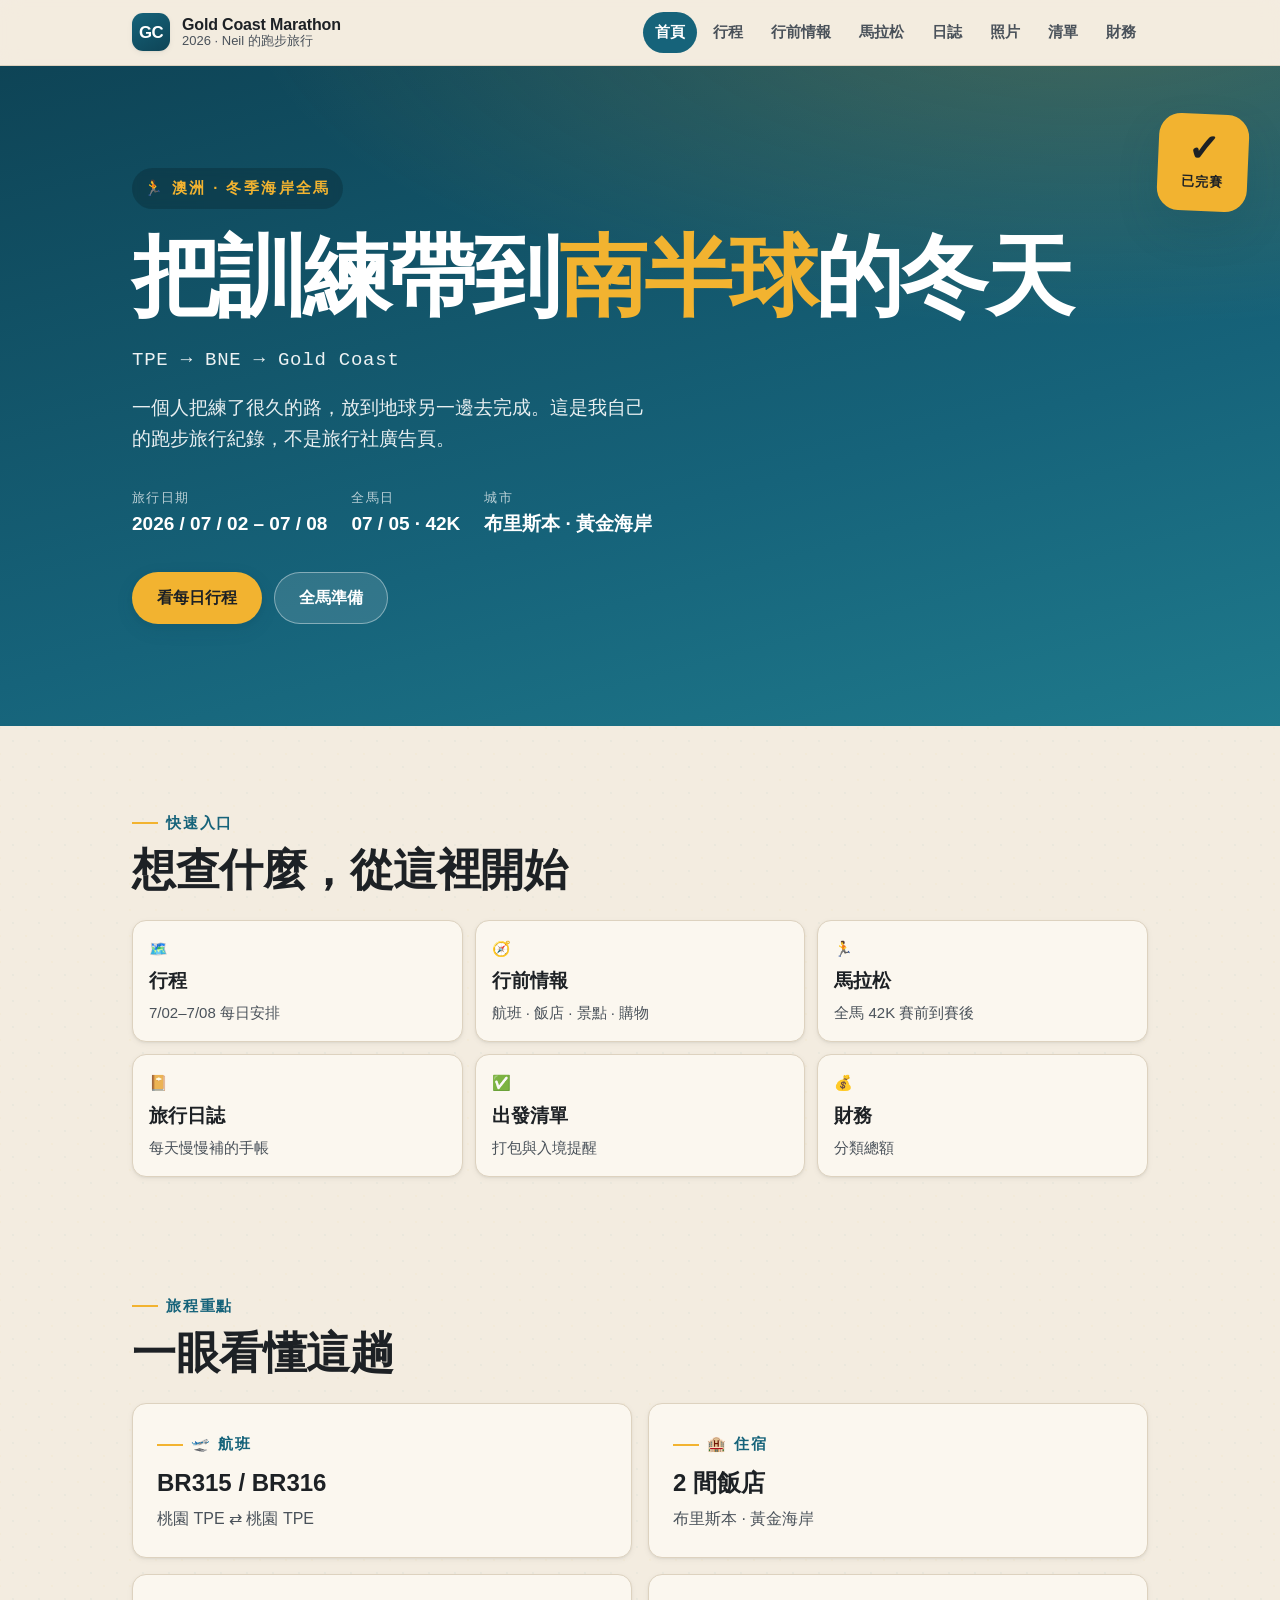
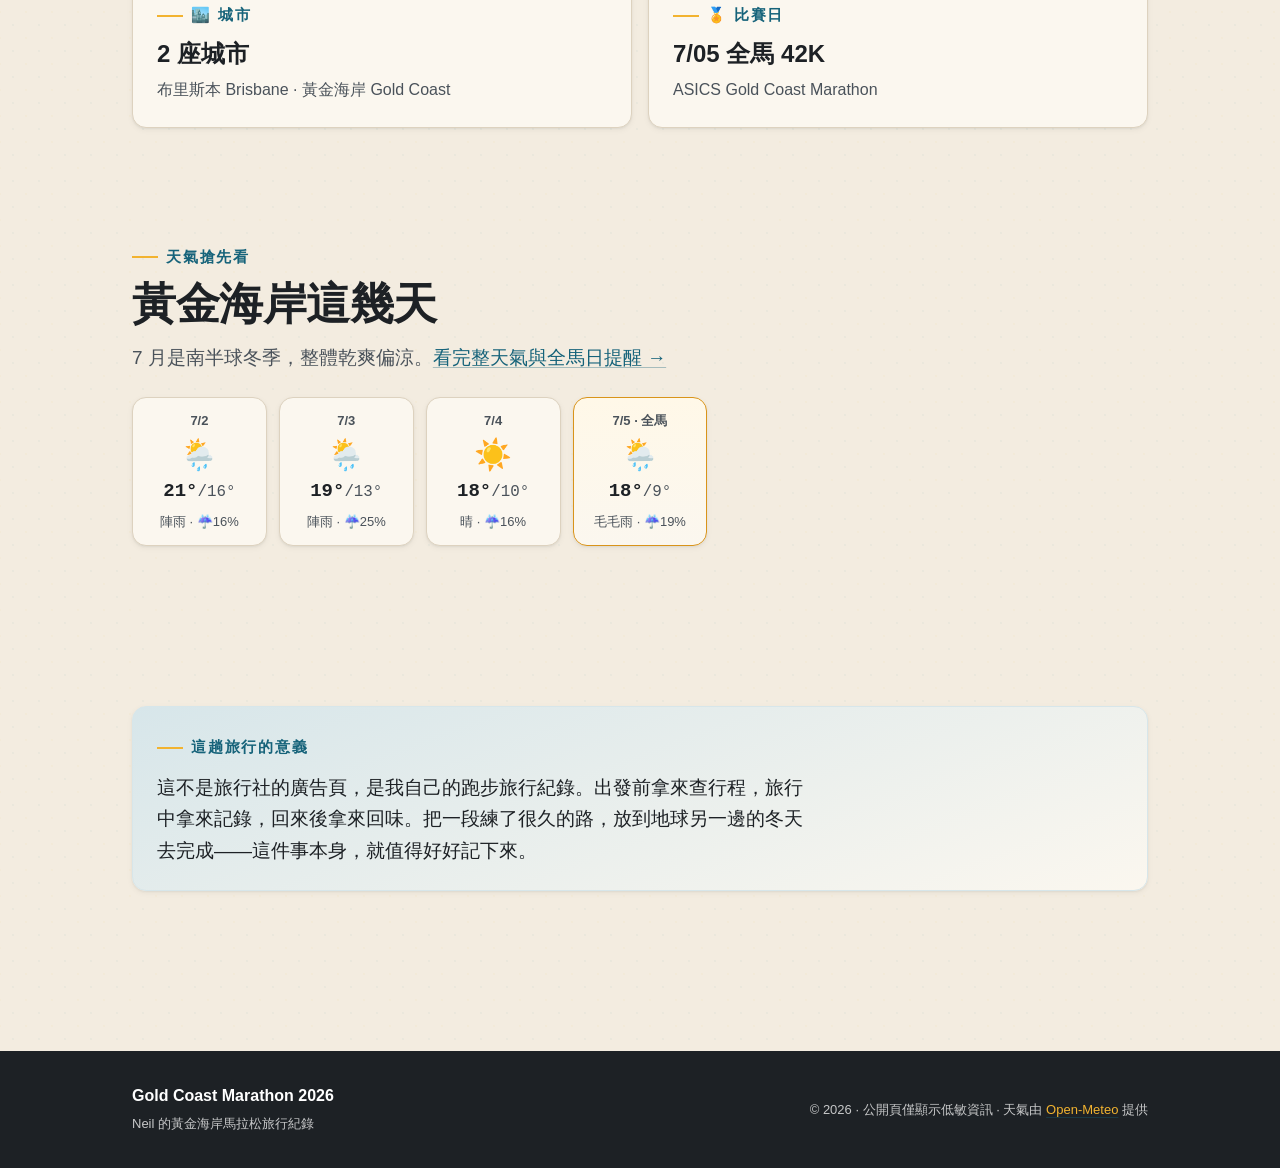
==== index.html @ b575a9ee "feat: 照片/財務改手機直接維護（照片上傳 GitHub 分類夾即時讀、財務改 budget.csv）" ====
<!DOCTYPE html>
<html lang="zh-Hant">
<head>
  <meta charset="UTF-8" />
  <meta name="viewport" content="width=device-width, initial-scale=1" />
  <title>Gold Coast Marathon 2026 · Neil 的黃金海岸馬拉松旅行</title>
  <meta name="description" content="Neil 2026 澳洲黃金海岸馬拉松旅行紀錄：7/02–7/08 行程、行前情報、全馬 42K、旅行日誌與照片。" />
  <meta name="color-scheme" content="light" />
  <link rel="stylesheet" href="assets/styles.css?v=20260628b" />
</head>
<body>
  <a class="skip-link" href="#main">跳至主要內容</a>
  <noscript><span class="noscript-note">部分動態內容（天氣、卡片）需要開啟 JavaScript；導覽與基本資訊仍可使用。</span></noscript>

  <header class="site-header">
    <div class="wrap nav">
      <a class="brand" href="index.html">
        <span class="brand__mark">GC</span>
        <span class="brand__text"><strong>Gold Coast Marathon</strong><span>2026 · Neil 的跑步旅行</span></span>
      </a>
      <button class="nav-toggle" aria-controls="nav-links" aria-expanded="false">☰ 選單</button>
      <ul class="nav-links" id="nav-links">
        <li><a href="index.html">首頁</a></li>
        <li><a href="itinerary.html">行程</a></li>
        <li><a href="intel.html">行前情報</a></li>
        <li><a href="race.html">馬拉松</a></li>
        <li><a href="journal.html">日誌</a></li>
        <li><a href="gallery.html">照片</a></li>
        <li><a href="checklist.html">清單</a></li>
        <li><a href="budget.html">財務</a></li>
      </ul>
    </div>
  </header>

  <main id="main">
    <!-- Hero -->
    <section class="hero">
      <div class="countdown" data-countdown hidden><strong>—</strong><span>天後 全馬</span></div>
      <div class="wrap hero__inner">
        <span class="hero__kicker">🏃 澳洲 · 冬季海岸全馬</span>
        <h1 class="hero__title">把訓練帶到<em>南半球</em>的冬天</h1>
        <p class="hero__route">TPE → BNE → Gold Coast</p>
        <p class="hero__tagline">一個人把練了很久的路，放到地球另一邊去完成。這是我自己的跑步旅行紀錄，不是旅行社廣告頁。</p>
        <dl class="hero__meta">
          <div class="hero__meta-item"><dt>旅行日期</dt><dd>2026 / 07 / 02 – 07 / 08</dd></div>
          <div class="hero__meta-item"><dt>全馬日</dt><dd>07 / 05 · 42K</dd></div>
          <div class="hero__meta-item"><dt>城市</dt><dd>布里斯本 · 黃金海岸</dd></div>
        </dl>
        <div style="margin-top:var(--space-6);display:flex;gap:var(--space-3);flex-wrap:wrap">
          <a class="btn btn--primary" href="itinerary.html">看每日行程</a>
          <a class="btn btn--ghost" href="race.html">全馬準備</a>
        </div>
      </div>
    </section>

    <!-- Quick links -->
    <section class="section wrap">
      <span class="eyebrow">快速入口</span>
      <h2 class="section-title">想查什麼，從這裡開始</h2>
      <div style="margin-top:var(--space-5)" data-render="quicklinks"></div>
    </section>

    <!-- Highlights -->
    <section class="section--tight wrap">
      <span class="eyebrow">旅程重點</span>
      <h2 class="section-title">一眼看懂這趟</h2>
      <div style="margin-top:var(--space-5)" data-render="highlights"></div>
    </section>

    <!-- Weather peek -->
    <section class="section wrap">
      <span class="eyebrow">天氣搶先看</span>
      <h2 class="section-title">黃金海岸這幾天</h2>
      <p class="section-lead">7 月是南半球冬季，整體乾爽偏涼。<a href="intel.html#weather">看完整天氣與全馬日提醒 →</a></p>
      <div style="margin-top:var(--space-5)" data-render="weather" data-loc="gold-coast"></div>
    </section>

    <!-- Meaning -->
    <section class="section wrap">
      <div class="card" style="background:linear-gradient(160deg,var(--ocean-soft),var(--paper));border-color:var(--ocean-soft)">
        <span class="eyebrow">這趟旅行的意義</span>
        <p style="font-size:var(--text-lg);margin-top:var(--space-3);max-width:62ch">這不是旅行社的廣告頁，是我自己的跑步旅行紀錄。出發前拿來查行程，旅行中拿來記錄，回來後拿來回味。把一段練了很久的路，放到地球另一邊的冬天去完成——這件事本身，就值得好好記下來。</p>
      </div>
    </section>
  </main>

  <footer class="site-footer">
    <div class="wrap site-footer__inner">
      <div><strong style="color:#fff">Gold Coast Marathon 2026</strong><br><small>Neil 的黃金海岸馬拉松旅行紀錄</small></div>
      <small>© <span data-year>2026</span> · 公開頁僅顯示低敏資訊 · 天氣由 <a href="https://open-meteo.com/" target="_blank" rel="noopener">Open-Meteo</a> 提供</small>
    </div>
  </footer>

  <script src="assets/data.js?v=20260628b"></script>
  <script src="assets/app.js?v=20260628b" defer></script>
</body>
</html>
---- assets/styles.css ----
/* =================================================================
   Gold Coast Marathon 2026 — 海岸馬拉松旅行手帳
   視覺系統：沙米底 × 海岸藍 × 日光黃 × 跑道黑
   手機優先、系統字體、無 build step
   ================================================================= */

/* ---------------------------------------------------------------- Tokens */
:root {
  /* 色彩：海岸藍 / 沙灘米 / 日光黃 / 深跑道黑 / 乾淨白 */
  --sand:        #f3ece0;   /* 沙灘米 — 頁面底 */
  --sand-deep:   #e7dcc8;   /* 深一點的沙，分隔用 */
  --paper:       #fbf7ef;   /* 手帳紙白 — 卡片底 */
  --white:       #ffffff;
  --ocean:       #16637a;   /* 海岸藍 — 主色 */
  --ocean-deep:  #0e4456;   /* 深海藍 — hover / 強調 */
  --ocean-soft:  #d7e6ea;   /* 淡海藍 — 區塊底 */
  --sun:         #f2b330;   /* 日光黃 — 強調 / 全馬日 */
  --sun-deep:    #d9941a;
  --track:       #1d2125;   /* 跑道黑 — 文字 */
  --track-soft:  #4a525a;   /* 次要文字 */
  --line:        #ddd2bf;   /* 邊線 */
  --good:        #2f8f6b;
  --warn:        #c4622d;

  /* 字級：手機內文最少 16px */
  --text-xs:   0.8125rem;
  --text-sm:   0.9375rem;
  --text-base: 1rem;        /* 16px */
  --text-lg:   1.1875rem;
  --text-xl:   1.5rem;
  --text-2xl:  clamp(1.75rem, 1.2rem + 2.6vw, 2.75rem);
  --text-hero: clamp(2.5rem, 1.2rem + 6.4vw, 5.5rem);

  /* 間距節奏 */
  --space-1: 0.25rem;
  --space-2: 0.5rem;
  --space-3: 0.75rem;
  --space-4: 1rem;
  --space-5: 1.5rem;
  --space-6: 2rem;
  --space-8: 3rem;
  --space-section: clamp(2.5rem, 1.5rem + 5vw, 5rem);

  --radius:    14px;
  --radius-lg: 22px;
  --radius-sm: 8px;

  --shadow-sm: 0 1px 2px rgba(29,33,37,0.06), 0 2px 6px rgba(29,33,37,0.05);
  --shadow-md: 0 6px 18px rgba(14,68,86,0.10), 0 2px 6px rgba(29,33,37,0.06);
  --shadow-lg: 0 18px 40px rgba(14,68,86,0.16);

  --font: -apple-system, BlinkMacSystemFont, "Segoe UI", "PingFang TC",
          "Noto Sans TC", "Microsoft JhengHei", Roboto, Helvetica, Arial, sans-serif;
  --font-num: "SF Mono", ui-monospace, "Roboto Mono", Menlo, Consolas, monospace;

  --maxw: 1080px;
  --dur: 200ms;
  --ease: cubic-bezier(0.16, 1, 0.3, 1);
}

/* ---------------------------------------------------------------- Reset */
*, *::before, *::after { box-sizing: border-box; }
* { margin: 0; }
html { -webkit-text-size-adjust: 100%; scroll-behavior: smooth; }

body {
  font-family: var(--font);
  font-size: var(--text-base);
  line-height: 1.65;
  color: var(--track);
  background-color: var(--sand);
  /* 細微紙感紋理，不喧賓奪主 */
  background-image:
    radial-gradient(rgba(22,99,122,0.035) 1px, transparent 1px),
    radial-gradient(rgba(242,179,48,0.04) 1px, transparent 1px);
  background-size: 26px 26px, 26px 26px;
  background-position: 0 0, 13px 13px;
  -webkit-font-smoothing: antialiased;
  text-rendering: optimizeLegibility;
  min-height: 100vh;
}

img { max-width: 100%; height: auto; display: block; }
a { color: var(--ocean); text-decoration-color: rgba(22,99,122,0.35); text-underline-offset: 3px; }
a:hover { color: var(--ocean-deep); }
h1, h2, h3, h4 { line-height: 1.18; font-weight: 750; letter-spacing: -0.01em; }
ul { padding-left: 1.15em; }

:focus-visible {
  outline: 3px solid var(--sun);
  outline-offset: 2px;
  border-radius: 4px;
}

.skip-link {
  position: absolute; left: -9999px; top: 0;
  background: var(--track); color: var(--white);
  padding: var(--space-3) var(--space-4); z-index: 100; border-radius: 0 0 var(--radius-sm) 0;
}
.skip-link:focus { left: 0; }

/* ---------------------------------------------------------------- Layout */
.wrap { width: 100%; max-width: var(--maxw); margin-inline: auto; padding-inline: clamp(1rem, 4vw, 2rem); }
.section { padding-block: var(--space-section); }
.section--tight { padding-block: var(--space-6); }
.stack > * + * { margin-top: var(--space-4); }

.eyebrow {
  display: inline-flex; align-items: center; gap: var(--space-2);
  font-size: var(--text-sm); font-weight: 700; letter-spacing: 0.12em;
  text-transform: uppercase; color: var(--ocean);
}
.eyebrow::before {
  content: ""; width: 26px; height: 2px; background: var(--sun); display: inline-block;
}
.section-title { font-size: var(--text-2xl); margin-top: var(--space-2); }
.section-lead { color: var(--track-soft); max-width: 56ch; margin-top: var(--space-3); font-size: var(--text-lg); }

/* ---------------------------------------------------------------- Header / Nav */
.site-header {
  position: sticky; top: 0; z-index: 50;
  background: rgba(243,236,224,0.86);
  backdrop-filter: saturate(140%) blur(10px);
  border-bottom: 1px solid var(--line);
}
.nav {
  display: flex; align-items: center; justify-content: space-between;
  gap: var(--space-4); padding-block: var(--space-3);
}
.brand { display: flex; align-items: center; gap: var(--space-3); text-decoration: none; color: var(--track); }
.brand__mark {
  width: 38px; height: 38px; border-radius: 11px; flex: none;
  background: linear-gradient(150deg, var(--ocean), var(--ocean-deep));
  color: var(--white); display: grid; place-items: center; font-weight: 800;
  box-shadow: var(--shadow-sm); font-size: 1.05rem; letter-spacing: -0.04em;
}
.brand__text { display: flex; flex-direction: column; line-height: 1.1; }
.brand__text strong { font-size: var(--text-base); letter-spacing: -0.01em; }
.brand__text span { font-size: var(--text-xs); color: var(--track-soft); }

.nav-toggle {
  display: inline-flex; align-items: center; gap: var(--space-2);
  background: var(--white); border: 1px solid var(--line); border-radius: 999px;
  padding: var(--space-2) var(--space-3); font: inherit; font-size: var(--text-sm);
  font-weight: 600; color: var(--track); cursor: pointer;
}
.nav-toggle:hover { border-color: var(--ocean); }

.nav-links { list-style: none; padding: 0; margin: 0; display: flex; gap: var(--space-1); flex-wrap: wrap; }
.nav-links a {
  display: block; text-decoration: none; color: var(--track-soft);
  padding: var(--space-2) var(--space-3); border-radius: 999px; font-size: var(--text-sm);
  font-weight: 600; transition: background var(--dur) var(--ease), color var(--dur) var(--ease);
}
.nav-links a:hover { background: var(--ocean-soft); color: var(--ocean-deep); }
.nav-links a[aria-current="page"] { background: var(--ocean); color: var(--white); }

@media (max-width: 860px) {
  .nav-links {
    position: absolute; left: 0; right: 0; top: 100%;
    flex-direction: column; gap: 0;
    background: var(--paper); border-bottom: 1px solid var(--line);
    padding: var(--space-3) clamp(1rem, 4vw, 2rem) var(--space-4);
    box-shadow: var(--shadow-md);
  }
  .nav-links a { padding: var(--space-3); border-radius: var(--radius-sm); }
  /* 預設展開（no-JS 仍可用）；JS 介入後才收合 */
  .js .nav-links { display: none; }
  .js .nav-links.is-open { display: flex; }
}
@media (min-width: 861px) {
  .nav-toggle { display: none; }
  .nav-links { display: flex !important; }
}

/* ---------------------------------------------------------------- Hero */
.hero {
  position: relative; overflow: hidden;
  background:
    radial-gradient(120% 90% at 85% -10%, rgba(242,179,48,0.22), transparent 55%),
    linear-gradient(165deg, var(--ocean-deep), var(--ocean) 62%, #1f7a8c);
  color: var(--white);
}
.hero__inner { position: relative; z-index: 2; padding-block: clamp(3rem, 8vw, 6.5rem); }
.hero__kicker {
  display: inline-flex; align-items: center; gap: var(--space-2);
  font-size: var(--text-sm); font-weight: 700; letter-spacing: 0.16em; text-transform: uppercase;
  color: var(--sun); background: rgba(0,0,0,0.18); padding: var(--space-2) var(--space-3);
  border-radius: 999px; backdrop-filter: blur(4px);
}
.hero__title {
  font-size: var(--text-hero); font-weight: 820; letter-spacing: -0.03em;
  margin-top: var(--space-4); text-wrap: balance;
}
.hero__title em { font-style: normal; color: var(--sun); }
.hero__route {
  margin-top: var(--space-4); font-family: var(--font-num); font-size: var(--text-lg);
  letter-spacing: 0.04em; color: rgba(255,255,255,0.92);
}
.hero__tagline { margin-top: var(--space-4); font-size: var(--text-lg); max-width: 50ch; color: rgba(255,255,255,0.9); }
.hero__meta { margin-top: var(--space-6); display: flex; flex-wrap: wrap; gap: var(--space-5); }
.hero__meta-item { display: flex; flex-direction: column; }
.hero__meta-item dt { font-size: var(--text-xs); letter-spacing: 0.1em; text-transform: uppercase; color: rgba(255,255,255,0.7); }
.hero__meta-item dd { font-size: var(--text-lg); font-weight: 700; margin: 0; }

/* 全馬倒數徽章 */
.countdown {
  position: absolute; right: clamp(1rem,4vw,2rem); top: clamp(1.5rem, 5vw, 3rem); z-index: 3;
  background: var(--sun); color: var(--track); border-radius: var(--radius-lg);
  padding: var(--space-4) var(--space-5); text-align: center; box-shadow: var(--shadow-lg);
  transform: rotate(2.5deg);
}
.countdown strong { display: block; font-size: 2.4rem; line-height: 1; font-weight: 850; }
.countdown span { font-size: var(--text-xs); font-weight: 700; letter-spacing: 0.08em; text-transform: uppercase; }
@media (max-width: 620px) {
  .countdown { position: static; transform: none; display: inline-block; margin-bottom: var(--space-4); }
}

/* ---------------------------------------------------------------- Buttons / quick links */
.btn {
  display: inline-flex; align-items: center; gap: var(--space-2);
  font: inherit; font-weight: 700; font-size: var(--text-base);
  padding: var(--space-3) var(--space-5); border-radius: 999px; cursor: pointer;
  text-decoration: none; border: 1.5px solid transparent; transition: transform var(--dur) var(--ease), box-shadow var(--dur) var(--ease), background var(--dur);
}
.btn--primary { background: var(--sun); color: var(--track); box-shadow: var(--shadow-md); }
.btn--primary:hover { transform: translateY(-2px); box-shadow: var(--shadow-lg); color: var(--track); }
.btn--ghost { background: rgba(255,255,255,0.12); color: var(--white); border-color: rgba(255,255,255,0.4); }
.btn--ghost:hover { background: rgba(255,255,255,0.2); color: var(--white); transform: translateY(-2px); }
.btn--outline { background: var(--white); color: var(--ocean); border-color: var(--line); }
.btn--outline:hover { border-color: var(--ocean); transform: translateY(-2px); }

.quick-grid {
  display: grid; gap: var(--space-3);
  grid-template-columns: repeat(2, 1fr);
}
@media (min-width: 720px) { .quick-grid { grid-template-columns: repeat(3, 1fr); } }
.quick-card {
  display: flex; flex-direction: column; gap: var(--space-1);
  background: var(--paper); border: 1px solid var(--line); border-radius: var(--radius);
  padding: var(--space-4); text-decoration: none; color: var(--track);
  box-shadow: var(--shadow-sm); transition: transform var(--dur) var(--ease), box-shadow var(--dur) var(--ease), border-color var(--dur);
  position: relative;
}
.quick-card:hover { transform: translateY(-3px); box-shadow: var(--shadow-md); border-color: var(--ocean); color: var(--track); }
.quick-card__icon { font-size: 1.5rem; }
.quick-card strong { font-size: var(--text-lg); }
.quick-card span { font-size: var(--text-sm); color: var(--track-soft); }

/* ---------------------------------------------------------------- Cards (generic) */
.card {
  background: var(--paper); border: 1px solid var(--line); border-radius: var(--radius);
  padding: var(--space-5); box-shadow: var(--shadow-sm);
}
.card-grid { display: grid; gap: var(--space-4); }
@media (min-width: 720px) { .card-grid--2 { grid-template-columns: repeat(2, 1fr); } }
@media (min-width: 860px) { .card-grid--3 { grid-template-columns: repeat(3, 1fr); } }

.chip {
  display: inline-flex; align-items: center; gap: var(--space-1);
  font-size: var(--text-xs); font-weight: 700; letter-spacing: 0.04em;
  padding: 0.2rem 0.6rem; border-radius: 999px;
  background: var(--ocean-soft); color: var(--ocean-deep);
}
.chip--sun { background: rgba(242,179,48,0.22); color: var(--sun-deep); }
.chip--track { background: var(--track); color: var(--white); }

.tag-list { list-style: none; padding: 0; display: flex; flex-wrap: wrap; gap: var(--space-2); }
.tag-list li {
  font-size: var(--text-sm); background: var(--white); border: 1px solid var(--line);
  border-radius: 999px; padding: var(--space-1) var(--space-3); color: var(--track-soft);
}

/* ---------------------------------------------------------------- Timeline (行程) */
.timeline { position: relative; list-style: none; padding: 0; }
.timeline::before {
  content: ""; position: absolute; left: 13px; top: 8px; bottom: 8px; width: 2px;
  background: linear-gradient(var(--ocean), var(--sand-deep)); border-radius: 2px;
}
@media (min-width: 720px) { .timeline::before { left: 110px; } }

.day { position: relative; padding-left: 42px; padding-block: var(--space-3); }
@media (min-width: 720px) { .day { padding-left: 140px; } }
.day::before {
  content: ""; position: absolute; left: 6px; top: 26px; width: 16px; height: 16px;
  border-radius: 50%; background: var(--paper); border: 3px solid var(--ocean); z-index: 1;
}
.day--highlight::before { border-color: var(--sun-deep); background: var(--sun); width: 20px; height: 20px; left: 4px; }
@media (min-width: 720px) { .day::before { left: 103px; } .day--highlight::before { left: 101px; } }

.day__date {
  font-family: var(--font-num); font-weight: 700; color: var(--ocean-deep); font-size: var(--text-sm);
}
@media (min-width: 720px) {
  .day__date { position: absolute; left: 0; top: 28px; width: 92px; text-align: right; }
}
.day__card {
  background: var(--paper); border: 1px solid var(--line); border-radius: var(--radius);
  padding: var(--space-4) var(--space-5); box-shadow: var(--shadow-sm);
  transition: box-shadow var(--dur) var(--ease), transform var(--dur) var(--ease);
}
.day__card:hover { box-shadow: var(--shadow-md); transform: translateY(-2px); }
.day--highlight .day__card {
  border-color: var(--sun-deep); background: linear-gradient(180deg, #fff8e8, var(--paper));
  box-shadow: 0 8px 24px rgba(217,148,26,0.18);
}
.day__head { display: flex; align-items: baseline; justify-content: space-between; gap: var(--space-3); flex-wrap: wrap; }
.day__city { font-size: var(--text-lg); font-weight: 750; }
.day__summary { color: var(--track-soft); margin-top: var(--space-1); }
.day__body { margin-top: var(--space-3); display: grid; gap: var(--space-3); }
.day__acts { list-style: none; padding: 0; display: flex; flex-wrap: wrap; gap: var(--space-2); }
.day__acts li {
  font-size: var(--text-sm); background: var(--ocean-soft); color: var(--ocean-deep);
  border-radius: var(--radius-sm); padding: var(--space-1) var(--space-3);
}
.day--highlight .day__acts li:first-child { background: var(--sun); color: var(--track); font-weight: 700; }
.day__meta { display: flex; flex-wrap: wrap; gap: var(--space-4); font-size: var(--text-sm); color: var(--track-soft); }
.day__meta b { color: var(--track); font-weight: 700; }
.day__notes {
  font-size: var(--text-sm); color: var(--track-soft); border-left: 3px solid var(--sun);
  padding-left: var(--space-3); background: rgba(242,179,48,0.06); border-radius: 0 var(--radius-sm) var(--radius-sm) 0;
  padding-block: var(--space-2);
}

/* ---------------------------------------------------------------- Detail list / data rows */
.kv { display: grid; gap: var(--space-2); }
.kv__row { display: flex; justify-content: space-between; gap: var(--space-3); padding-block: var(--space-2); border-bottom: 1px dashed var(--line); }
.kv__row:last-child { border-bottom: none; }
.kv__row dt { color: var(--track-soft); font-size: var(--text-sm); }
.kv__row dd { margin: 0; font-weight: 650; font-family: var(--font-num); }
.kv__row dd.empty { color: var(--track-soft); font-style: italic; font-weight: 400; }

.link-row { display: flex; flex-wrap: wrap; gap: var(--space-2); }
.link-row a {
  font-size: var(--text-sm); font-weight: 600; text-decoration: none;
  background: var(--white); border: 1px solid var(--line); border-radius: 999px;
  padding: var(--space-2) var(--space-3); color: var(--ocean); transition: border-color var(--dur), transform var(--dur) var(--ease);
}
.link-row a:hover { border-color: var(--ocean); transform: translateY(-1px); }
.link-row a::after { content: " ↗"; color: var(--track-soft); }

.note-list { display: grid; gap: var(--space-2); margin: 0; padding-left: 1.15em; }
.note-list li { color: var(--track-soft); }

.private-note {
  font-size: var(--text-sm); color: var(--track-soft);
  background: rgba(196,98,45,0.08); border: 1px dashed var(--warn);
  border-radius: var(--radius-sm); padding: var(--space-2) var(--space-3);
}

/* ---------------------------------------------------------------- Weather */
.weather-strip { display: grid; gap: var(--space-3); grid-template-columns: repeat(auto-fill, minmax(120px, 1fr)); }
.wcard {
  background: var(--paper); border: 1px solid var(--line); border-radius: var(--radius);
  padding: var(--space-3); text-align: center; box-shadow: var(--shadow-sm);
}
.wcard.is-marathon { border-color: var(--sun-deep); background: linear-gradient(180deg,#fff8e8,var(--paper)); }
.wcard__date { font-size: var(--text-xs); color: var(--track-soft); font-weight: 700; }
.wcard__icon { font-size: 1.9rem; line-height: 1.2; margin-block: var(--space-1); }
.wcard__temp { font-family: var(--font-num); font-weight: 750; font-size: var(--text-lg); }
.wcard__temp small { color: var(--track-soft); font-weight: 500; }
.wcard__sub { font-size: var(--text-xs); color: var(--track-soft); margin-top: var(--space-1); }
.wcard--pending { color: var(--track-soft); }
.wcard--pending .wcard__icon { opacity: 0.5; }

.weather-banner {
  display: flex; gap: var(--space-3); align-items: flex-start;
  background: linear-gradient(120deg, #fff6e0, #ffe9c2); border: 1px solid var(--sun-deep);
  border-radius: var(--radius); padding: var(--space-4) var(--space-5); box-shadow: var(--shadow-sm);
}
.weather-banner__icon { font-size: 2rem; flex: none; }
.weather-banner__title { font-weight: 750; }
.weather-banner__text { color: var(--track-soft); font-size: var(--text-sm); margin-top: var(--space-1); }

/* ---------------------------------------------------------------- Race blocks */
.race-hero {
  background: linear-gradient(160deg, var(--track), #2b323a);
  color: var(--white); border-radius: var(--radius-lg); padding: clamp(1.5rem,5vw,2.5rem);
  position: relative; overflow: hidden; box-shadow: var(--shadow-lg);
}
.race-hero::after {
  content: "42K"; position: absolute; right: -0.2em; bottom: -0.35em;
  font-size: clamp(6rem, 22vw, 13rem); font-weight: 850; color: rgba(242,179,48,0.12); letter-spacing: -0.05em;
}
.race-hero__inner { position: relative; z-index: 1; }
.race-hero h2 { font-size: var(--text-2xl); }
.race-hero .chip--sun { margin-bottom: var(--space-3); }
.race-stats { display: flex; flex-wrap: wrap; gap: var(--space-6); margin-top: var(--space-5); }
.race-stats div span { display: block; font-size: var(--text-xs); letter-spacing: 0.1em; text-transform: uppercase; color: rgba(255,255,255,0.65); }
.race-stats div strong { font-size: var(--text-xl); font-family: var(--font-num); }

.result-card { border: 2px dashed var(--ocean); background: var(--ocean-soft); text-align: center; }
.result-card .placeholder-big { font-size: var(--text-xl); color: var(--ocean-deep); font-weight: 750; }

/* ---------------------------------------------------------------- Journal */
.journal-entry { position: relative; }
.journal-entry::before {
  content: ""; position: absolute; top: -10px; left: 24px; width: 64px; height: 22px;
  background: rgba(242,179,48,0.55); border: 1px solid rgba(217,148,26,0.5);
  transform: rotate(-3deg); border-radius: 2px; box-shadow: var(--shadow-sm);
}
.journal-entry__date { font-family: var(--font-num); font-weight: 700; color: var(--ocean-deep); }
.journal-entry__title { font-size: var(--text-xl); margin-top: var(--space-1); }
.journal-entry__mood { font-size: var(--text-sm); color: var(--track-soft); }
.journal-entry__oneThing {
  margin-top: var(--space-3); border-left: 3px solid var(--sun); padding-left: var(--space-3);
  font-style: italic; color: var(--track);
}

/* ---------------------------------------------------------------- Gallery */
.gallery-cat { margin-top: var(--space-6); }
.gallery-cat__head { display: flex; align-items: baseline; gap: var(--space-3); margin-bottom: var(--space-3); }
.gallery-cat__head h3 { font-size: var(--text-xl); }
.photo-grid { display: grid; gap: var(--space-3); grid-template-columns: repeat(2, 1fr); }
@media (min-width: 720px) { .photo-grid { grid-template-columns: repeat(3, 1fr); } }
@media (min-width: 980px) { .photo-grid { grid-template-columns: repeat(4, 1fr); } }
.photo-grid img { border-radius: var(--radius); aspect-ratio: 4/3; object-fit: cover; box-shadow: var(--shadow-sm); }
.photo-ph {
  aspect-ratio: 4/3; border-radius: var(--radius); border: 1px dashed var(--line);
  background: repeating-linear-gradient(135deg, var(--paper), var(--paper) 10px, var(--sand) 10px, var(--sand) 20px);
  display: grid; place-items: center; color: var(--track-soft); font-size: var(--text-sm); text-align: center; padding: var(--space-3);
}

/* ---------------------------------------------------------------- Checklist */
.check-cat { break-inside: avoid; }
.check-cat h3 { font-size: var(--text-lg); display: flex; align-items: center; gap: var(--space-2); }
.check-list { list-style: none; padding: 0; margin-top: var(--space-3); display: grid; gap: var(--space-2); }
.check-list li { display: flex; gap: var(--space-3); align-items: flex-start; font-size: var(--text-sm); }
.check-list li::before {
  content: ""; flex: none; width: 18px; height: 18px; margin-top: 2px;
  border: 2px solid var(--ocean); border-radius: 5px; background: var(--white);
}

/* ---------------------------------------------------------------- Budget */
.budget-grid { display: grid; gap: var(--space-3); grid-template-columns: repeat(auto-fill, minmax(150px, 1fr)); }
.budget-card { text-align: left; }
.budget-card__label { font-size: var(--text-sm); color: var(--track-soft); font-weight: 600; }
.budget-card__amount { font-family: var(--font-num); font-size: var(--text-xl); font-weight: 750; margin-top: var(--space-1); }
.budget-card__amount.empty { color: var(--track-soft); font-style: italic; font-size: var(--text-base); font-weight: 400; }

/* ---------------------------------------------------------------- Misc / states */
.empty-state {
  text-align: center; color: var(--track-soft); padding: var(--space-6);
  border: 1px dashed var(--line); border-radius: var(--radius); background: var(--paper);
}
.updated-stamp { font-size: var(--text-xs); color: var(--track-soft); }
.divider { height: 1px; background: var(--line); border: 0; margin-block: var(--space-6); }

.page-head { background: linear-gradient(180deg, var(--ocean-soft), transparent); }
.page-head__inner { padding-block: clamp(2rem, 6vw, 3.5rem); }
.page-head h1 { font-size: var(--text-2xl); }
.page-head p { color: var(--track-soft); max-width: 56ch; margin-top: var(--space-2); font-size: var(--text-lg); }

/* ---------------------------------------------------------------- Footer */
.site-footer {
  background: var(--track); color: rgba(255,255,255,0.75); margin-top: var(--space-section);
}
.site-footer__inner { padding-block: var(--space-6); display: flex; flex-wrap: wrap; gap: var(--space-4); justify-content: space-between; align-items: center; }
.site-footer a { color: var(--sun); }
.site-footer small { font-size: var(--text-xs); }

noscript .noscript-note {
  display: block; background: var(--sun); color: var(--track);
  padding: var(--space-3) var(--space-4); text-align: center; font-weight: 600; font-size: var(--text-sm);
}

/* ---------------------------------------------------------------- Motion guard */
@media (prefers-reduced-motion: reduce) {
  * { animation: none !important; transition: none !important; scroll-behavior: auto !important; }
  .countdown { transform: none; }
}
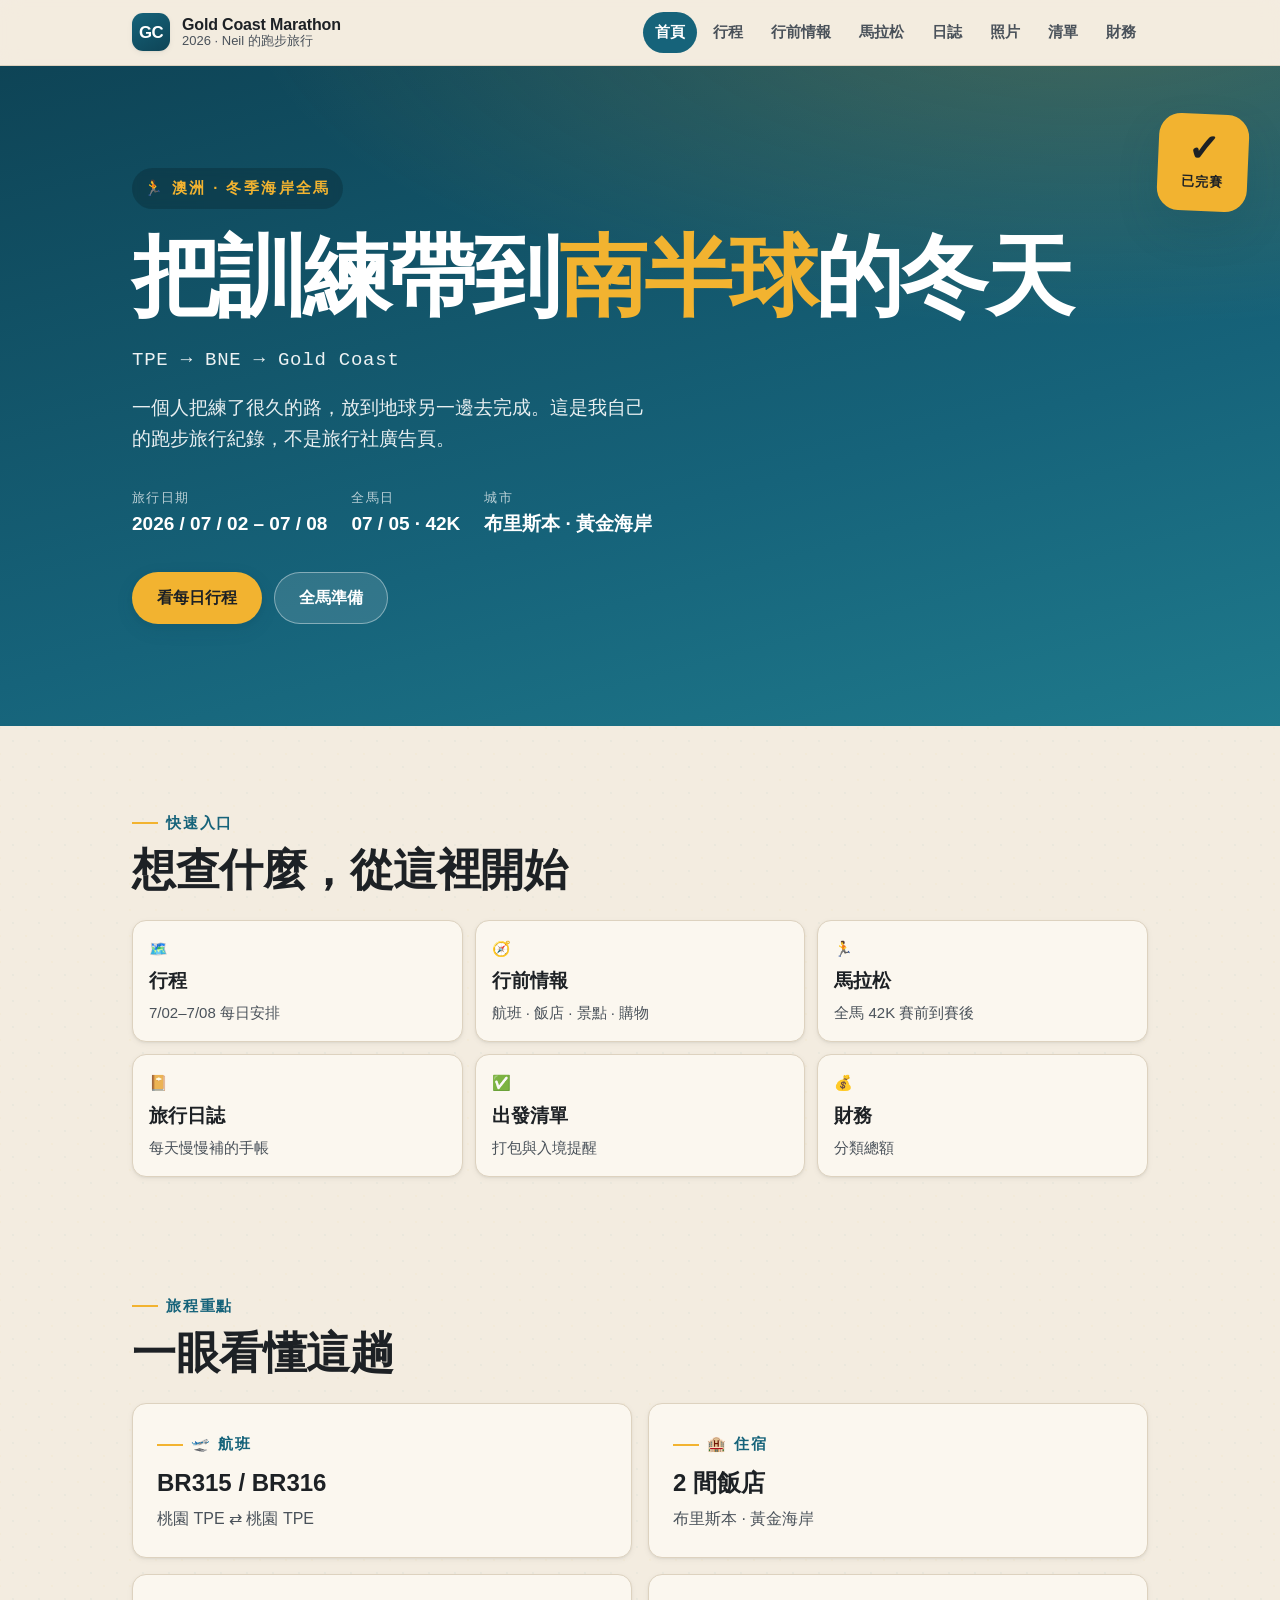
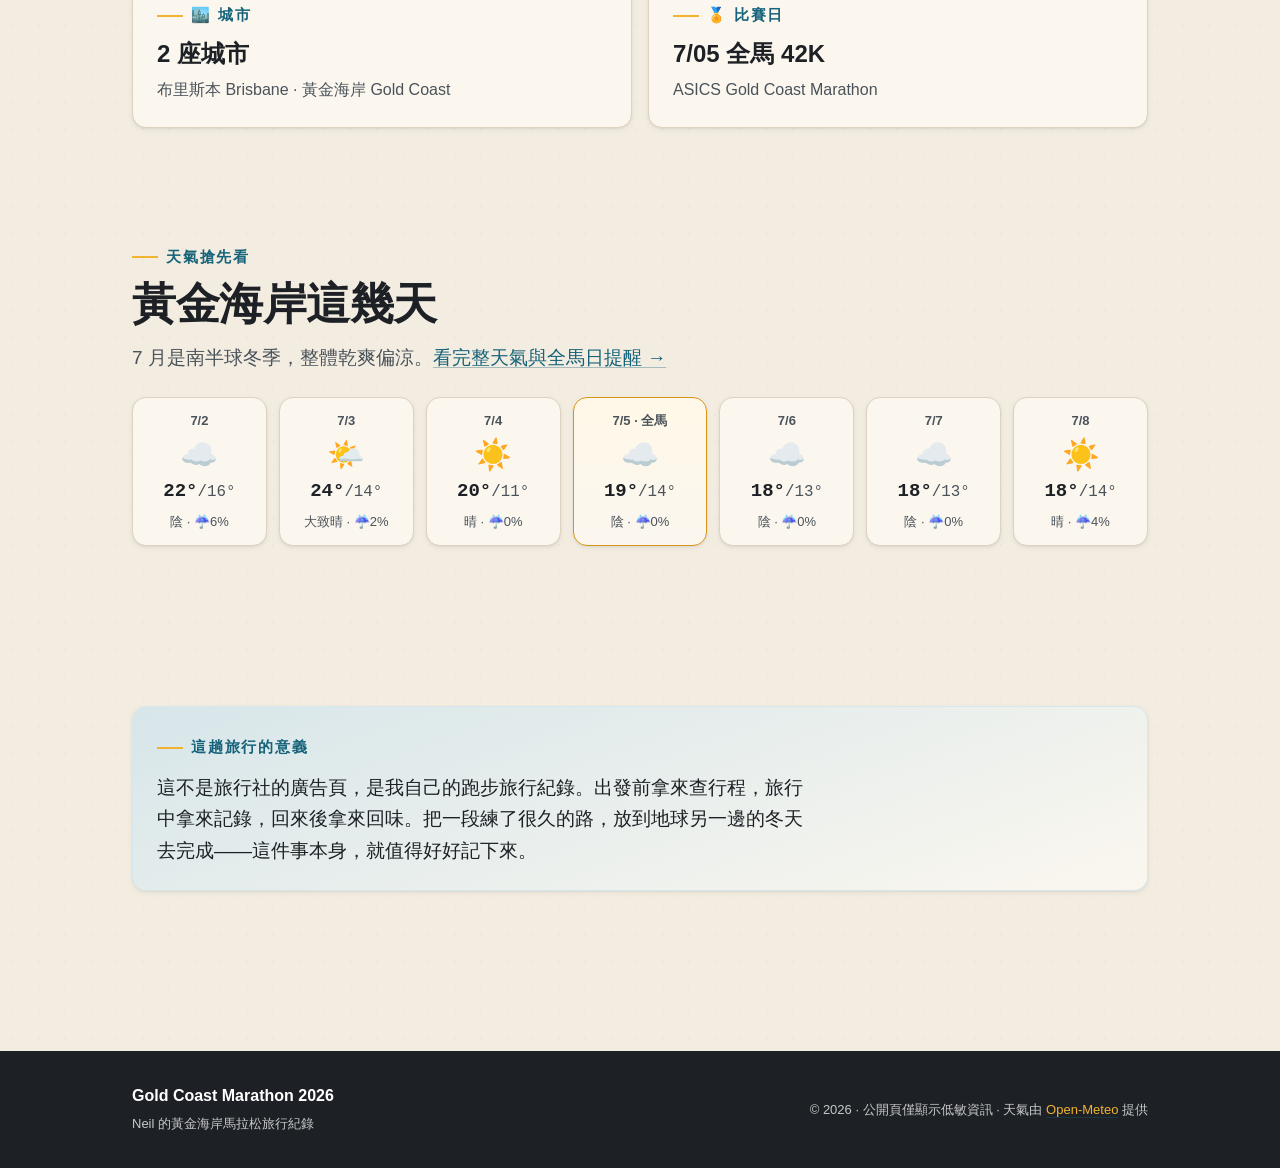
==== commit d2449de2: "chore: 出發前一天重抓天氣與航班資訊 7/1 重查：全馬日預報回暖(14.2°C起/18.9°C高，先前預報8.8°C)但風力增強(15→22km/h)； FlightAware確認BR315/" ====
--- a/index.html
+++ b/index.html
@@ -6,8 +6,7 @@
   <title>Gold Coast Marathon 2026 · Neil 的黃金海岸馬拉松旅行</title>
   <meta name="description" content="Neil 2026 澳洲黃金海岸馬拉松旅行紀錄：7/02–7/08 行程、行前情報、全馬 42K、旅行日誌與照片。" />
   <meta name="color-scheme" content="light" />
-  <link rel="stylesheet" href="assets/styles.css?v=20260628b" />
-</head>
+  <link rel="stylesheet" href="assets/styles.css?v=20260701a" /></head>
 <body>
   <a class="skip-link" href="#main">跳至主要內容</a>
   <noscript><span class="noscript-note">部分動態內容（天氣、卡片）需要開啟 JavaScript；導覽與基本資訊仍可使用。</span></noscript>
@@ -91,7 +90,6 @@
     </div>
   </footer>
 
-  <script src="assets/data.js?v=20260628b"></script>
-  <script src="assets/app.js?v=20260628b" defer></script>
-</body>
+  <script src="assets/data.js?v=20260701a"></script>
+  <script src="assets/app.js?v=20260701a" defer></script></body>
 </html>
--- a/assets/styles.css
+++ b/assets/styles.css
@@ -426,10 +426,27 @@
 .check-cat h3 { font-size: var(--text-lg); display: flex; align-items: center; gap: var(--space-2); }
 .check-list { list-style: none; padding: 0; margin-top: var(--space-3); display: grid; gap: var(--space-2); }
 .check-list li { display: flex; gap: var(--space-3); align-items: flex-start; font-size: var(--text-sm); }
-.check-list li::before {
-  content: ""; flex: none; width: 18px; height: 18px; margin-top: 2px;
-  border: 2px solid var(--ocean); border-radius: 5px; background: var(--white);
-}
+.check-list input[type="checkbox"] {
+  flex: none; width: 18px; height: 18px; margin-top: 2px;
+  accent-color: var(--ocean); cursor: pointer;
+  appearance: auto;
+}
+.check-list label { cursor: pointer; line-height: 1.4; }
+.check-list label.checked { text-decoration: line-through; color: var(--track-soft); }
+.checklist-reset {
+  display: inline-block; margin-bottom: var(--space-5);
+  padding: var(--space-2) var(--space-5);
+  font-size: var(--text-sm); font-weight: 600; font-family: inherit;
+  color: var(--white); background: var(--track-soft);
+  border: none; border-radius: var(--radius);
+  cursor: pointer; transition: background 150ms, opacity 150ms;
+}
+.checklist-reset:hover { opacity: 0.8; }
+.sync-bar { margin-bottom: var(--space-3); }
+.sync-status { font-size: .75rem; padding: .25rem .6rem; border-radius: 20px; background: #f0ede6; color: #6b5e44; }
+.sync-status.sync-ok   { background: #dcfce7; color: #166534; }
+.sync-status.sync-warn { background: #fef9c3; color: #854d0e; }
+.sync-status.sync-info { background: #e0f2fe; color: #075985; }
 
 /* ---------------------------------------------------------------- Budget */
 .budget-grid { display: grid; gap: var(--space-3); grid-template-columns: repeat(auto-fill, minmax(150px, 1fr)); }
